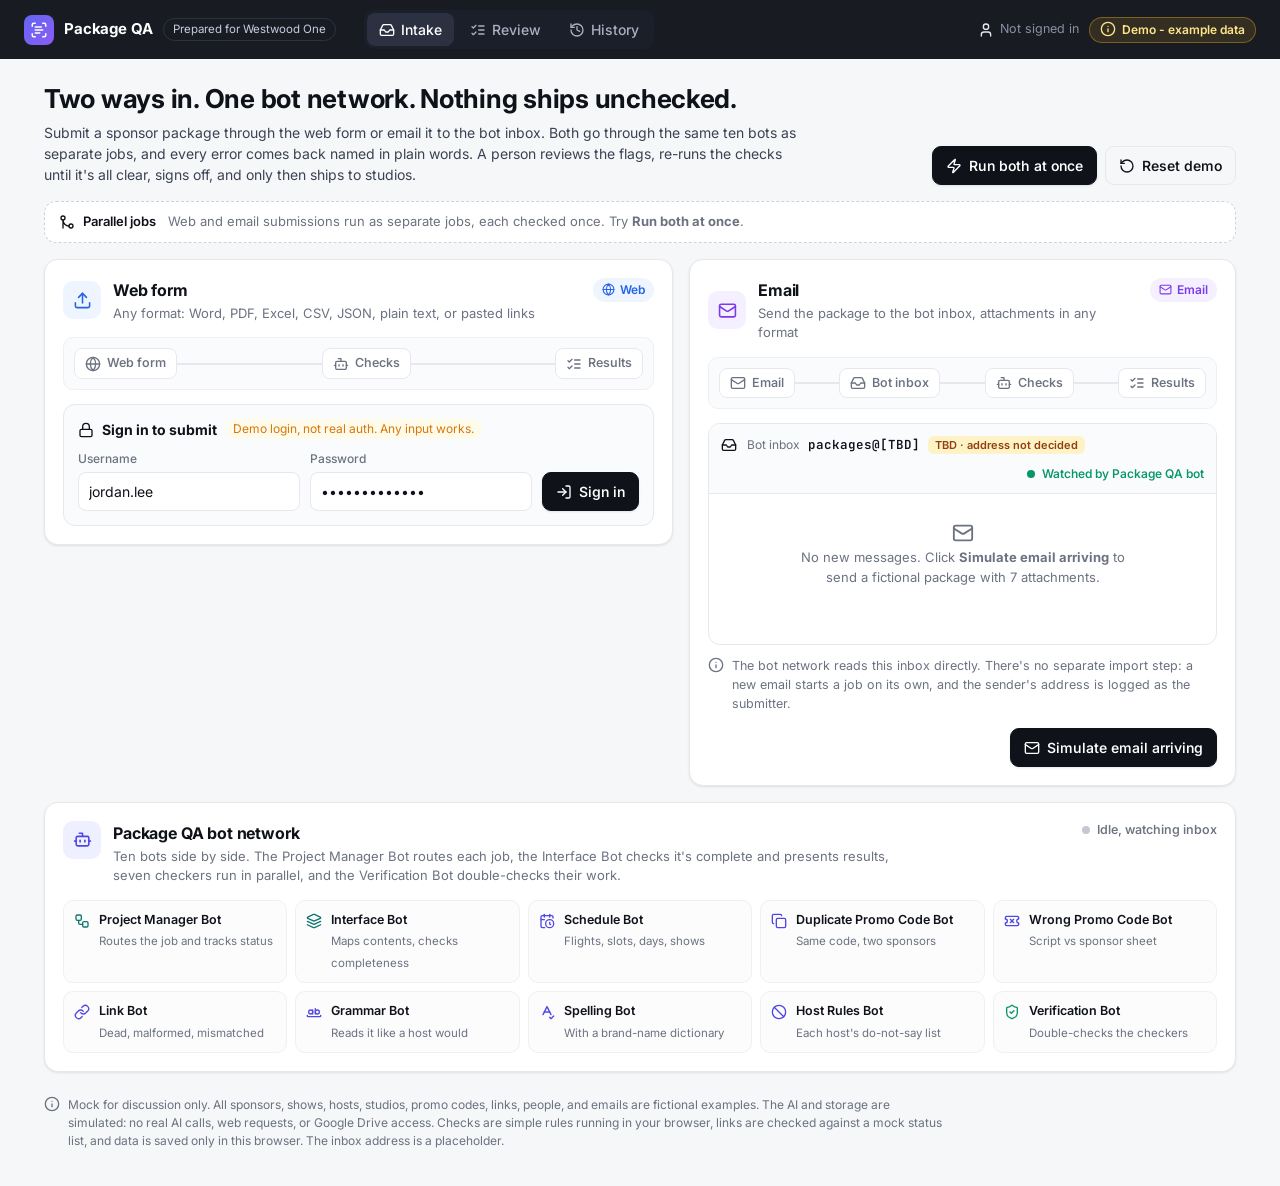
==== index.html @ d48ab440 "Package QA mock: dual intake, ten bots, review loop, sign-off, shipping, audit, history" ====
<!doctype html>
<html lang="en">
<head>
<meta charset="utf-8">
<meta name="viewport" content="width=device-width, initial-scale=1, viewport-fit=cover">
<meta name="theme-color" content="#0b0d12">
<title>Package QA · Mock · Prepared for Westwood One</title>
<link rel="preconnect" href="https://fonts.googleapis.com"><link rel="preconnect" href="https://fonts.gstatic.com" crossorigin>
<link href="https://fonts.googleapis.com/css2?family=Inter:wght@400;500;600;700&family=JetBrains+Mono:wght@400;500&display=swap" rel="stylesheet">
<link rel="stylesheet" href="assets/styles.css">
</head>
<body>
<header class="topbar">
  <div class="brand"><span class="logo" data-i="scan-text"></span><span class="name">Package QA</span><span class="tag">Prepared for Westwood One</span></div>
  <nav class="tabs" id="tabs">
    <button data-view="intake" class="on"><span data-i="inbox"></span><span>Intake</span></button>
    <button data-view="review"><span data-i="list-checks"></span><span>Review</span><em id="reviewCount"></em></button>
    <button data-view="history"><span data-i="history"></span><span>History</span></button>
  </nav>
  <div class="top-right"><span class="user-chip" id="userChip"></span><span class="demo-pill"><span data-i="info"></span><span>Demo - example data</span></span></div>
</header>

<main class="wrap">
  <!-- ============ INTAKE ============ -->
  <section class="view" id="view-intake">
    <section class="hero">
      <div>
        <h1>Two ways in. One bot network. Nothing ships unchecked.</h1>
        <p class="sub">Submit a sponsor package through the web form or email it to the bot inbox. Both go through the same ten bots as separate jobs, and every error comes back named in plain words. A person reviews the flags, re-runs the checks until it's all clear, signs off, and only then ships to studios.</p>
      </div>
      <div class="hero-actions">
        <button class="btn primary" id="runBoth"><span data-i="zap"></span>Run both at once</button>
        <button class="btn ghost" id="resetAll" title="Clears this browser's mock storage"><span data-i="rotate-ccw"></span>Reset demo</button>
      </div>
    </section>

    <div class="jobs-indicator" id="indicator"></div>

    <section class="lanes">
      <article class="card lane" id="laneWeb">
        <div class="lane-head">
          <div class="lane-title"><span class="ico-box web" data-i="upload"></span><div><h2>Web form</h2><p>Any format: Word, PDF, Excel, CSV, JSON, plain text, or pasted links</p></div></div>
          <span class="src-badge web"><span data-i="globe"></span>Web</span>
        </div>
        <div class="flowline" id="flowWeb"></div>
        <form class="signin" id="signin" autocomplete="off">
          <div class="signin-title"><span data-i="lock"></span><b>Sign in to submit</b><span class="note">Demo login, not real auth. Any input works.</span></div>
          <div class="signin-row">
            <label><span>Username</span><input id="uName" value="jordan.lee" spellcheck="false"></label>
            <label><span>Password</span><input id="uPass" type="password" value="demo-password"></label>
            <button class="btn primary" type="submit"><span data-i="log-in"></span>Sign in</button>
          </div>
        </form>
        <div id="webForm">
          <div class="signed"><span data-i="user-check"></span><span>Signed in as <b id="signedName"></b>. Web submissions are stamped with this user.</span><button class="link-btn" id="signOut" type="button"><span data-i="log-out"></span>Sign out</button></div>
          <label class="drop" id="drop">
            <input type="file" id="fileInput" multiple hidden>
            <span class="drop-ico" data-i="file-up"></span>
            <b>Drop files here or click to browse</b>
            <span>Several files per job. Scripts, sponsor info, promo codes, links, schedule, host preferences, in any layout.</span>
          </label>
          <label class="paste"><span><span data-i="clipboard-paste"></span>Paste text or links</span><textarea id="pasteBox" rows="3" placeholder="Paste a script, a CSV, or one link per line (e.g. S1 https://...)"></textarea></label>
          <div class="detected" id="webDetected"></div>
          <div class="lane-foot">
            <button class="btn" id="loadSample" type="button"><span data-i="file-text"></span>Load sample package</button>
            <button class="btn primary" id="submitWeb" type="button"><span data-i="send"></span>Submit for checking</button>
          </div>
          <p class="form-msg" id="formMsg" role="status"></p>
        </div>
      </article>

      <article class="card lane" id="laneEmail">
        <div class="lane-head">
          <div class="lane-title"><span class="ico-box email" data-i="mail"></span><div><h2>Email</h2><p>Send the package to the bot inbox, attachments in any format</p></div></div>
          <span class="src-badge email"><span data-i="mail"></span>Email</span>
        </div>
        <div class="flowline" id="flowEmail"></div>
        <div class="inbox">
          <div class="inbox-head">
            <span data-i="inbox"></span>
            <div class="inbox-addr"><span class="lbl">Bot inbox</span><code>packages@[TBD]</code><span class="tbd">TBD · address not decided</span></div>
            <span class="watch"><span class="pulse"></span>Watched by Package QA bot</span>
          </div>
          <div class="inbox-list" id="inboxList"></div>
        </div>
        <p class="lane-note"><span data-i="info"></span>The bot network reads this inbox directly. There's no separate import step: a new email starts a job on its own, and the sender's address is logged as the submitter.</p>
        <div class="lane-foot">
          <button class="btn primary" id="simEmail" type="button"><span data-i="mail"></span>Simulate email arriving</button>
        </div>
      </article>
    </section>

    <section class="card bot-panel">
      <div class="bot-head">
        <span class="ico-box bot" data-i="bot"></span>
        <div><h2>Package QA bot network</h2><p>Ten bots side by side. The Project Manager Bot routes each job, the Interface Bot checks it's complete and presents results, seven checkers run in parallel, and the Verification Bot double-checks their work.</p></div>
        <span class="bot-state" id="botState"></span>
      </div>
      <div class="bot-legend" id="legend"></div>
    </section>

    <section class="jobs" id="jobs"></section>
  </section>

  <!-- ============ REVIEW ============ -->
  <section class="view" id="view-review" hidden></section>

  <!-- ============ HISTORY ============ -->
  <section class="view" id="view-history" hidden></section>

  <footer class="foot">
    <p><span data-i="info"></span>Mock for discussion only. All sponsors, shows, hosts, studios, promo codes, links, people, and emails are fictional examples. The AI and storage are simulated: no real AI calls, web requests, or Google Drive access. Checks are simple rules running in your browser, links are checked against a mock status list, and data is saved only in this browser. The inbox address is a placeholder.</p>
  </footer>
</main>

<div class="modal" id="modal" hidden><div class="modal-card" id="modalCard"></div></div>
<div class="toast" id="toast" hidden></div>

<script src="assets/icons.js"></script>
<script src="assets/samples.js"></script>
<script src="assets/engine.js"></script>
<script src="assets/parse.js"></script>
<script src="assets/app.js"></script>
</body>
</html>
---- assets/styles.css ----
:root{
  --bg:#f6f7f9;--card:#fff;--ink:#0f1219;--ink2:#3b4252;--mut:#6b7280;--line:#e6e8ee;--line2:#eef0f4;
  --acc:#4f46e5;--acc2:#eef0ff;--web:#2563eb;--webbg:#eff5ff;--em:#7c3aed;--embg:#f5f0ff;
  --ok:#059669;--okbg:#ecfdf5;--warn:#d97706;--warnbg:#fffbeb;--bad:#dc2626;--badbg:#fef2f2;
  --r:14px;--sh:0 1px 2px rgba(16,24,40,.04),0 1px 3px rgba(16,24,40,.06);--sh2:0 10px 30px rgba(16,24,40,.12);
  --mono:"JetBrains Mono",ui-monospace,Menlo,monospace;
}
*{box-sizing:border-box}
html,body{margin:0}
body{font:14px/1.5 Inter,system-ui,-apple-system,"Segoe UI",sans-serif;color:var(--ink);background:var(--bg);-webkit-font-smoothing:antialiased}
.i{width:16px;height:16px;flex:none;vertical-align:-3px}
.spin{animation:spin 1s linear infinite}@keyframes spin{to{transform:rotate(360deg)}}
.muted{color:var(--mut)}.small{font-size:12px}
h1,h2,h3,h4{margin:0;letter-spacing:-.01em}
code{font-family:var(--mono);font-size:12.5px}
button{font:inherit;cursor:pointer}
[hidden]{display:none!important}

/* top bar */
.topbar{position:sticky;top:0;z-index:20;display:flex;align-items:center;gap:16px;padding:10px 24px;background:rgba(15,18,25,.96);backdrop-filter:blur(8px);color:#fff}
.brand{display:flex;align-items:center;gap:10px;min-width:0}
.logo{display:grid;place-items:center;width:30px;height:30px;border-radius:8px;background:linear-gradient(135deg,#6366f1,#8b5cf6)}
.logo .i{width:18px;height:18px}
.name{font-weight:700;font-size:15px;letter-spacing:-.01em}
.tag{font-size:11.5px;color:#c7cbe0;border:1px solid #2c3242;border-radius:999px;padding:2px 9px;white-space:nowrap}
.tabs{display:flex;gap:4px;margin-left:12px;background:#1b1f2a;border-radius:10px;padding:3px}
.tabs button{display:flex;align-items:center;gap:6px;border:0;background:none;color:#aab0c2;padding:6px 12px;border-radius:8px;font-weight:500}
.tabs button.on{background:#2b3141;color:#fff}
.tabs em{font-style:normal;font-size:11px;background:var(--acc);color:#fff;border-radius:999px;padding:0 6px;min-width:18px;text-align:center}
.tabs em:empty{display:none}
.top-right{margin-left:auto;display:flex;gap:10px;align-items:center}
.user-chip{display:flex;gap:6px;align-items:center;font-size:12.5px;color:#e5e7f0}
.user-chip .muted{color:#8a90a3}
.demo-pill{display:flex;gap:6px;align-items:center;font-size:12px;font-weight:600;color:#fde68a;background:rgba(251,191,36,.12);border:1px solid rgba(251,191,36,.35);padding:3px 10px;border-radius:999px;white-space:nowrap}

.wrap{max-width:1240px;margin:0 auto;padding:24px}
.card{background:var(--card);border:1px solid var(--line);border-radius:var(--r);box-shadow:var(--sh);padding:18px}
.view>*+*{margin-top:16px}
.hero{display:flex;gap:24px;align-items:flex-end;justify-content:space-between}
.hero h1{font-size:26px;line-height:1.2}
.sub{color:var(--ink2);max-width:760px;margin:8px 0 0}
.hero-actions{display:flex;gap:8px;flex:none}

.btn{display:inline-flex;align-items:center;gap:7px;border:1px solid var(--line);background:#fff;color:var(--ink);padding:8px 13px;border-radius:9px;font-weight:550;box-shadow:var(--sh);transition:.15s}
.btn:hover:not(:disabled){border-color:#cfd3dc;background:#fafbfc}
.btn.primary{background:var(--ink);border-color:var(--ink);color:#fff}
.btn.primary:hover:not(:disabled){background:#252a36}
.btn.ghost{background:transparent;box-shadow:none}
.btn.danger,.btn.ghost.danger{color:var(--bad)}
.btn.danger:not(.ghost){background:var(--bad);color:#fff;border-color:var(--bad)}
.btn.sm{padding:5px 10px;font-size:12.5px}
.btn:disabled{opacity:.45;cursor:not-allowed}
.link-btn{display:inline-flex;gap:5px;align-items:center;border:0;background:none;color:var(--acc);font-weight:550;padding:2px 4px}
.icon-btn{border:0;background:none;color:var(--mut);padding:4px;border-radius:6px}.icon-btn:hover{background:var(--line2)}

.jobs-indicator{display:flex;flex-wrap:wrap;gap:8px;align-items:center;padding:10px 14px;border:1px dashed #cdd2df;border-radius:12px;background:#fff;font-size:13px}
.ind-lbl{font-weight:600;margin-right:4px}
.ind-job{display:inline-flex;gap:6px;align-items:center;padding:3px 4px 3px 10px;border-radius:999px;font-size:12.5px}
.ind-job.web{background:var(--webbg);color:#1e40af}.ind-job.email{background:var(--embg);color:#5b21b6}
.ind-note{display:inline-flex;gap:5px;align-items:center;color:var(--ok);font-weight:550;margin-left:auto}

/* lanes */
.lanes{display:grid;grid-template-columns:1.15fr 1fr;gap:16px;align-items:start}
.lane-head{display:flex;justify-content:space-between;gap:12px;align-items:flex-start}
.lane-title{display:flex;gap:12px;align-items:center}
.lane-title p{margin:2px 0 0;color:var(--mut);font-size:13px}
.lane-title h2{font-size:16px}
.ico-box{display:grid;place-items:center;width:38px;height:38px;border-radius:10px;flex:none}
.ico-box .i{width:19px;height:19px}
.ico-box.web{background:var(--webbg);color:var(--web)}.ico-box.email{background:var(--embg);color:var(--em)}.ico-box.bot{background:var(--acc2);color:var(--acc)}
.src-badge{display:inline-flex;gap:5px;align-items:center;font-size:12px;font-weight:600;padding:3px 9px;border-radius:999px;white-space:nowrap}
.src-badge.web{background:var(--webbg);color:var(--web)}.src-badge.email{background:var(--embg);color:var(--em)}
.src-badge.sm{font-size:11px;padding:2px 8px}
.src-badge .i,.sub-badge .i,.status .i{width:13px;height:13px;vertical-align:-2px}
.flowline{display:flex;align-items:center;gap:0;margin:14px 0;padding:10px;border-radius:10px;background:#fafbfc;border:1px solid var(--line2);overflow-x:auto}
.fstep{display:inline-flex;gap:6px;align-items:center;font-size:12.5px;font-weight:550;color:var(--mut);padding:5px 10px;border-radius:8px;border:1px solid var(--line);background:#fff;white-space:nowrap}
.fstep.on{color:var(--acc);border-color:#c7c9fb;box-shadow:0 0 0 3px #eef0ff}
.fstep.done{color:var(--ok);border-color:#b7e4d3}
.fconn{flex:1;min-width:22px;height:2px;background:var(--line);position:relative;overflow:hidden}
.fconn.done{background:#9fdcc4}
.fconn.live{background:#c7c9fb}.fconn.live i{position:absolute;top:0;left:-30%;width:30%;height:100%;background:var(--acc);animation:flow 1s linear infinite}
@keyframes flow{to{left:100%}}
.signin{border:1px solid var(--line);border-radius:12px;padding:14px;background:#fafbfc}
.signin-title{display:flex;gap:8px;align-items:center;flex-wrap:wrap;margin-bottom:10px}
.note{font-size:12px;color:var(--warn);background:var(--warnbg);padding:1px 8px;border-radius:999px}
.signin-row{display:flex;gap:10px;align-items:flex-end;flex-wrap:wrap}
label>span{display:block;font-size:12px;color:var(--mut);margin-bottom:4px;font-weight:500}
input,select,textarea{font:inherit;color:var(--ink);border:1px solid var(--line);border-radius:8px;padding:8px 10px;background:#fff;width:100%}
input:focus,select:focus,textarea:focus{outline:none;border-color:#a5a8f6;box-shadow:0 0 0 3px #eef0ff}
.signin-row label{flex:1;min-width:140px}
.signed{display:flex;gap:8px;align-items:center;font-size:13px;padding:8px 12px;background:var(--okbg);color:#065f46;border-radius:10px;margin-bottom:12px}
.signed .link-btn{margin-left:auto}
.drop{display:flex;flex-direction:column;align-items:center;gap:4px;text-align:center;padding:18px;border:1.5px dashed #c9cede;border-radius:12px;background:#fcfcfd;cursor:pointer;transition:.15s}
.drop:hover,.drop.over{border-color:var(--web);background:var(--webbg)}
.drop-ico{color:var(--web)}.drop-ico .i{width:22px;height:22px}
.drop span:last-child{font-size:12.5px;color:var(--mut)}
.paste{display:block;margin-top:10px}.paste>span{display:flex;gap:6px;align-items:center}
.paste textarea{font-family:var(--mono);font-size:12px;resize:vertical}
.detected:not(:empty){margin-top:12px}
.det-head{display:flex;gap:8px;align-items:center;flex-wrap:wrap;margin-bottom:8px}
.det-head .i{color:var(--acc)}
.det-head .muted{font-size:12.5px}
.det-list{list-style:none;margin:0;padding:0;border:1px solid var(--line);border-radius:10px;overflow:hidden}
.det-list li{display:grid;grid-template-columns:1fr auto auto;gap:6px 10px;align-items:center;padding:9px 10px;border-top:1px solid var(--line2)}
.det-list li:first-child{border-top:0}
.det-list li.xp{background:#fffdf5}
.det-file{display:flex;gap:8px;align-items:center;min-width:0}
.det-file b{display:block;font-weight:550;font-size:13px;overflow:hidden;text-overflow:ellipsis;white-space:nowrap}
.det-file small{color:var(--mut);font-size:11.5px}
.det-file>span{min-width:0}
.det-map{display:flex;gap:6px;align-items:center}
.det-map select{width:auto;padding:4px 8px;font-size:12.5px}
.conf{font-size:11px;font-weight:600;padding:1px 6px;border-radius:6px}
.conf.hi{background:var(--okbg);color:var(--ok)}.conf.mid{background:var(--warnbg);color:var(--warn)}.conf.lo{background:var(--badbg);color:var(--bad)}
.ov{display:inline-flex;gap:3px;align-items:center;font-size:11px;color:var(--acc)}
.det-list li>.icon-btn{grid-column:3;grid-row:1}
.det-flags{grid-column:1/-1;grid-row:2;display:flex;flex-wrap:wrap;gap:6px}
.flag{display:inline-flex;gap:5px;align-items:center;font-size:11.5px;color:var(--mut);background:var(--line2);padding:2px 8px;border-radius:6px}
.flag.xp{color:#92400e;background:#fef3c7}
.flag .i{width:13px;height:13px}
.checklist{display:flex;flex-wrap:wrap;gap:6px 14px;margin-top:10px;font-size:12.5px;color:var(--mut)}
.checklist span{display:inline-flex;gap:5px;align-items:center}.checklist .ok{color:var(--ok)}
.lane-foot{display:flex;gap:8px;justify-content:flex-end;margin-top:14px;flex-wrap:wrap}
.form-msg{font-size:13px;margin:10px 0 0;display:flex;gap:6px;align-items:center;color:var(--ok)}
.form-msg:empty{display:none}.form-msg.bad{color:var(--bad)}
.lane-note{display:flex;gap:8px;font-size:12.5px;color:var(--mut);margin:12px 0 0}
.inbox{border:1px solid var(--line);border-radius:12px;overflow:hidden}
.inbox-head{display:flex;gap:10px;align-items:center;padding:10px 12px;background:#fafbfc;border-bottom:1px solid var(--line);flex-wrap:wrap}
.inbox-head>.i{color:var(--em)}
.inbox-addr{display:flex;gap:8px;align-items:center;flex-wrap:wrap}
.inbox-addr .lbl{font-size:12px;color:var(--mut)}
.inbox-addr code{font-weight:600;color:var(--ink)}
.tbd{font-size:11px;font-weight:600;color:#92400e;background:#fef3c7;padding:1px 7px;border-radius:6px}
.watch{margin-left:auto;display:inline-flex;gap:7px;align-items:center;font-size:12px;color:var(--ok);font-weight:550}
.pulse{width:8px;height:8px;border-radius:50%;background:var(--ok);box-shadow:0 0 0 0 rgba(5,150,105,.5);animation:pulse 1.8s infinite}
@keyframes pulse{70%{box-shadow:0 0 0 8px rgba(5,150,105,0)}100%{box-shadow:0 0 0 0 rgba(5,150,105,0)}}
.inbox-list{padding:10px;display:flex;flex-direction:column;gap:10px;min-height:150px}
.inbox-empty{display:flex;flex-direction:column;align-items:center;justify-content:center;text-align:center;color:var(--mut);padding:18px;gap:4px}
.inbox-empty .i{width:22px;height:22px}.inbox-empty p{margin:0;max-width:340px;font-size:13px}
.mail{border:1px solid var(--line);border-radius:10px;padding:12px;animation:slide .45s ease}
.mail.new{border-color:#d8c8fb;box-shadow:0 0 0 3px var(--embg)}
@keyframes slide{from{opacity:0;transform:translateY(-8px)}}
.mail-top{display:flex;gap:10px;align-items:flex-start}
.avatar{display:grid;place-items:center;width:30px;height:30px;border-radius:50%;background:var(--embg);color:var(--em);flex:none}
.mail-meta{min-width:0;flex:1}.mail-meta b{display:block;font-size:13px}.mail-meta span{font-size:12px;color:var(--mut)}
.mail-state{display:inline-flex;gap:5px;align-items:center;font-size:11.5px;font-weight:600;color:var(--em);white-space:nowrap}
.mail.picked .mail-state{color:var(--ok)}
.mail p{margin:8px 0;font-size:13px;color:var(--ink2)}
.attach{display:flex;flex-wrap:wrap;gap:6px}
.chip{display:inline-flex;gap:5px;align-items:center;font-size:11.5px;background:var(--line2);padding:3px 8px;border-radius:6px;color:var(--ink2)}
.chip.xp{background:#fef3c7;color:#92400e}.chip .i{width:12px;height:12px}
.sub-line{display:flex;gap:6px;align-items:center;font-size:12px;color:var(--mut);margin-top:8px}

/* bot panel */
.bot-head{display:flex;gap:12px;align-items:flex-start}
.bot-head p{margin:2px 0 0;color:var(--mut);font-size:13px;max-width:780px}
.bot-head h2{font-size:16px}
.bot-state{margin-left:auto;display:inline-flex;gap:7px;align-items:center;font-size:12.5px;font-weight:550;color:var(--mut);white-space:nowrap}
.dot{width:8px;height:8px;border-radius:50%;background:#c3c8d4}.dot.live{background:var(--acc);animation:pulse2 1.2s infinite}
@keyframes pulse2{50%{opacity:.35}}
.bot-legend{display:grid;grid-template-columns:repeat(5,1fr);gap:8px;margin-top:14px}
.legend-bot{display:flex;gap:9px;align-items:flex-start;padding:10px;border:1px solid var(--line2);border-radius:10px;background:#fcfcfd}
.legend-bot>.i{color:var(--acc);margin-top:2px}
.legend-bot b{display:block;font-size:12.5px;font-weight:600}.legend-bot span{font-size:11.5px;color:var(--mut)}
.legend-bot.pm>.i,.legend-bot.ui>.i{color:#0f766e}.legend-bot.verify>.i{color:var(--ok)}

/* jobs */
.sec-head{display:flex;gap:8px;align-items:center;flex-wrap:wrap;margin-bottom:12px}
.sec-head h2{font-size:15px}.sec-head .muted{font-size:12.5px}
.sec-head>.i{color:var(--ink2)}
.job-grid{display:grid;grid-template-columns:1fr 1fr;gap:16px}
.job{border-top:3px solid var(--web)}.job.email{border-top-color:var(--em)}
.job-head{display:flex;justify-content:space-between;align-items:flex-start;gap:10px}
.job-id{display:flex;gap:10px;align-items:center;min-width:0}
.job-id b{display:block;font-size:14px}.job-id span{font-size:12.5px;color:var(--mut)}
.job-letter{display:grid;place-items:center;width:32px;height:32px;border-radius:9px;background:var(--ink);color:#fff;font-weight:700;flex:none}
.job-meta{display:flex;flex-wrap:wrap;gap:8px;align-items:center;margin:10px 0}
.sub-badge{display:inline-flex;gap:6px;align-items:center;font-size:12px;padding:3px 9px;border-radius:999px;border:1px solid var(--line);background:#fff;color:var(--ink2)}
.sub-badge.web .i{color:var(--web)}.sub-badge.email .i{color:var(--em)}
.status{display:inline-flex;gap:5px;align-items:center;font-size:11.5px;font-weight:600;padding:2px 9px;border-radius:999px;background:var(--line2);color:var(--ink2);white-space:nowrap}
.s-checking,.s-rechecking{background:var(--acc2);color:var(--acc)}.s-review{background:var(--warnbg);color:var(--warn)}
.s-clear,.s-approved{background:var(--okbg);color:var(--ok)}.s-shipped{background:#0f1219;color:#fff}.s-rejected{background:var(--badbg);color:var(--bad)}
.bot-grid{display:grid;grid-template-columns:repeat(5,1fr);gap:6px}
.bchip{display:flex;flex-direction:column;gap:3px;padding:8px;border:1px solid var(--line2);border-radius:9px;background:#fcfcfd;font-size:11.5px;min-width:0;transition:.2s}
.bchip>.i{color:var(--mut)}
.bn{font-weight:600;color:var(--ink);white-space:nowrap;overflow:hidden;text-overflow:ellipsis}
.bs{display:flex;gap:4px;align-items:center;color:var(--mut)}.bs .i{width:12px;height:12px}
.bchip.run,.bchip.route{border-color:#c7c9fb;background:var(--acc2)}.bchip.run>.i,.bchip.route>.i{color:var(--acc)}
.bchip.done>.i{color:var(--ok)}.bchip.done .bs{color:var(--ok)}
.bchip.done.has{border-color:#fcd9a8;background:#fffaf0}.bchip.done.has>.i,.bchip.done.has .bs{color:#b45309}
.bchip.fail{border-color:#fecaca;background:var(--badbg)}.bchip.fail .bs{color:var(--bad)}
.payload{margin-top:12px;border:1px solid var(--line2);border-radius:9px;background:#fafbfc}
.payload summary{display:flex;gap:6px;align-items:center;padding:8px 10px;font-size:12.5px;font-weight:550;cursor:pointer;list-style:none}
.payload summary::-webkit-details-marker{display:none}
.payload pre{margin:0;padding:0 12px 12px;font:11.5px/1.5 var(--mono);color:var(--ink2);max-height:220px;overflow:auto}
.job-foot{display:flex;justify-content:space-between;align-items:center;gap:10px;margin-top:12px;font-size:12.5px;flex-wrap:wrap}

/* review */
.picker{display:flex;gap:8px;overflow-x:auto;padding-bottom:2px}
.pick{display:flex;gap:7px;align-items:center;border:1px solid var(--line);background:#fff;border-radius:10px;padding:7px 11px;white-space:nowrap;box-shadow:var(--sh);font-size:12.5px}
.pick span{color:var(--mut)}
.pick.on{border-color:var(--ink);box-shadow:0 0 0 2px rgba(15,18,25,.08)}
.ui-say{display:flex;gap:8px;align-items:flex-start;margin-top:12px;padding:10px 12px;border-radius:10px;background:#f0fdfa;color:#115e59;font-size:13px}
.rv-grid{display:grid;grid-template-columns:minmax(0,1fr) 340px;gap:16px;align-items:start}
.rv-main>*+*,.rv-side>*+*{margin-top:16px}
.rv-side{position:sticky;top:70px}
.rerun{margin-left:auto}
.checking-note,.all-clear{display:flex;gap:10px;align-items:center;padding:14px;border-radius:10px;background:var(--acc2);color:var(--acc);font-weight:550}
.all-clear{background:var(--okbg);color:#065f46}.all-clear .i{width:22px;height:22px}
.all-clear b,.all-clear span{display:block}.all-clear span{font-weight:400;font-size:13px}
.fgroup+.fgroup{margin-top:14px}
.fg-h{display:flex;gap:8px;align-items:center;font-size:13px;margin-bottom:8px}
.count{font-size:11px;font-weight:700;background:var(--line2);padding:0 7px;border-radius:999px}
.flist{list-style:none;margin:0;padding:0;display:flex;flex-direction:column;gap:10px}
.finding{border:1px solid var(--line);border-left:3px solid var(--warn);border-radius:10px;padding:12px 14px;background:#fff}
.finding.sev-high{border-left-color:var(--bad)}.finding.sev-low{border-left-color:#94a3b8}
.finding.decided{background:#fbfcfd}.finding.dismissed{opacity:.75}
.f-top{display:flex;flex-wrap:wrap;gap:6px;align-items:center;margin-bottom:6px}
.f-type{display:inline-flex;gap:5px;align-items:center;font-size:11.5px;font-weight:600;color:var(--ink2);background:var(--line2);padding:2px 8px;border-radius:6px}
.f-type .i{width:13px;height:13px}
.f-type.verify{background:var(--okbg);color:var(--ok)}
.sev{font-size:10.5px;text-transform:uppercase;letter-spacing:.04em;font-weight:700;color:var(--warn)}
.sev-high .sev{color:var(--bad)}.sev-low .sev{color:#64748b}
.new{display:inline-flex;gap:4px;align-items:center;font-size:11px;font-weight:600;color:var(--acc);background:var(--acc2);padding:1px 7px;border-radius:6px}
.new .i,.credit .i{width:12px;height:12px}
.credit{margin-left:auto;display:inline-flex;gap:4px;align-items:center;font-size:11.5px;color:var(--ok);font-weight:550}
.credit.muted{color:var(--mut);font-weight:400}
.finding h4{font-size:14px;font-weight:600;line-height:1.4}
.ctx{margin-top:10px;border:1px solid var(--line2);border-radius:8px;background:#fafbfc;padding:10px 12px}
.ctx-h{display:flex;gap:6px;align-items:center;font-size:11.5px;color:var(--mut);font-weight:550;margin-bottom:6px}
.ctx-h .i{width:13px;height:13px}
.ctx p{margin:0;font-size:13px;color:var(--ink2);line-height:1.6}
mark{background:#fde68a;color:#78350f;border-radius:3px;padding:0 2px;box-shadow:0 0 0 1px #f59e0b inset}
table.mini{border-collapse:collapse;font-size:12.5px;width:100%}
table.mini th{text-align:left;font-weight:500;color:var(--mut);padding:3px 6px}
table.mini td{padding:4px 6px;border-top:1px solid var(--line2)}
table.mini tr.hit td{background:#fef3c7}
.fix-line{display:flex;gap:7px;align-items:flex-start;margin-top:10px;font-size:13px;color:var(--ink2)}
.fix-line .i{color:var(--acc);margin-top:2px}
.actions{display:flex;flex-wrap:wrap;gap:6px;margin-top:10px}
.decision{display:flex;gap:7px;align-items:center;flex-wrap:wrap;margin-top:10px;font-size:12.5px;padding:7px 10px;border-radius:8px;background:var(--okbg);color:#065f46}
.dismissed .decision{background:var(--line2);color:var(--ink2)}
.decision .link-btn{margin-left:auto}
.rounds{display:flex;flex-wrap:wrap;gap:8px;margin-top:14px;padding-top:12px;border-top:1px solid var(--line2)}
.round{display:inline-flex;gap:5px;align-items:center;font-size:12px;color:var(--ink2);background:var(--line2);padding:3px 9px;border-radius:999px}
.round small{color:var(--mut)}.round .i{width:12px;height:12px}
.signoff.locked,.ship.locked{background:#fcfcfd}
.lock-note{margin-left:auto;display:inline-flex;gap:5px;align-items:center;font-size:12px;color:var(--mut)}
.unlock{margin-left:auto;display:inline-flex;gap:5px;align-items:center;font-size:12px;color:var(--ok);font-weight:600}
.signoff .status,.ship .sec-head .status{margin-left:auto}
.sumtable{width:100%;border-collapse:collapse;font-size:13px}
.sumtable th{text-align:left;font-weight:500;color:var(--mut);font-size:12px;padding:6px 8px;border-bottom:1px solid var(--line)}
.sumtable td{padding:6px 8px;border-bottom:1px solid var(--line2)}
.sumtable td:first-child .i{margin-right:7px}
.sumtable td:first-child .i{color:var(--mut)}
.sumtable .tot td{font-weight:700;border-bottom:0}
.sign-form{margin-top:14px;display:flex;flex-direction:column;gap:10px}
.chk{display:flex;gap:9px;align-items:flex-start;font-size:13px}
.chk input{width:16px;height:16px;margin-top:2px;flex:none}
.sign-row{display:grid;grid-template-columns:1fr 1fr;gap:10px}
input.sig,.sig{font-family:"Brush Script MT","Segoe Script","Snell Roundhand",cursive;font-size:20px}
i.sig{font-style:normal}
.sign-actions{display:flex;gap:8px;flex-wrap:wrap}
.signed-box{display:flex;gap:10px;align-items:center;margin-top:14px;padding:12px;border-radius:10px;background:var(--okbg);color:#065f46}
.signed-box .i{width:22px;height:22px}.signed-box b,.signed-box span{display:block}.signed-box span{font-size:12.5px}
.studios{list-style:none;padding:0;margin:0 0 12px;display:flex;flex-direction:column;gap:8px}
.studios li{display:flex;gap:10px;align-items:center;padding:10px 12px;border:1px solid var(--line);border-radius:10px}
.studios li>.i{color:var(--mut)}
.studios b,.studios span{display:block}.studios span{font-size:12px;color:var(--mut)}
.dstate{margin-left:auto;display:inline-flex!important;gap:5px;align-items:center;font-size:12px;font-weight:600;color:var(--mut)!important;white-space:nowrap}
.studios li.del{border-color:#b7e4d3;background:var(--okbg)}.studios li.del .dstate{color:var(--ok)!important}.studios li.del>.i{color:var(--ok)}
.ship.rejected{display:flex;gap:10px;align-items:flex-start;background:var(--badbg);color:#991b1b;border-color:#fecaca}
.ship.rejected b,.ship.rejected span{display:block}.ship.rejected span{font-size:13px}
.drive .path{display:flex;gap:7px;align-items:center;font-size:12px;font-family:var(--mono);color:var(--ink2);background:#fafbfc;border:1px solid var(--line2);padding:7px 9px;border-radius:8px;word-break:break-all}
.drive .path .i{color:#eab308;flex:none}
.mock{margin-left:auto;font-size:11px;font-weight:600;color:#92400e;background:#fef3c7;padding:1px 7px;border-radius:6px}
.dfiles{list-style:none;padding:0;margin:8px 0;max-height:260px;overflow:auto}
.dfiles li{display:grid;grid-template-columns:auto 1fr;gap:2px 8px;padding:6px 2px;border-bottom:1px solid var(--line2);font-size:12.5px}
.dfiles li .i{color:var(--mut);margin-top:2px;grid-row:span 2}
.dfiles span{overflow:hidden;text-overflow:ellipsis;white-space:nowrap}
.dfiles small{color:var(--mut);font-size:11px}
.addonly{margin-left:auto;display:inline-flex;gap:4px;align-items:center;font-size:11px;font-weight:600;color:var(--ink2);background:var(--line2);padding:1px 7px;border-radius:6px}
.addonly .i{width:12px;height:12px}
.alog{list-style:none;padding:0;margin:0;max-height:440px;overflow:auto}
.alog li{display:flex;gap:9px;padding:8px 2px;border-bottom:1px solid var(--line2);font-size:12.5px}
.alog li>.i{color:var(--mut);margin-top:2px;width:14px;height:14px}
.alog .k-warn>.i{color:var(--warn)}.alog .k-ok>.i,.alog .k-approve>.i{color:var(--ok)}.alog .k-reject>.i{color:var(--bad)}.alog .k-decide>.i{color:var(--acc)}
.a-who{display:block;font-weight:600}.a-what{display:block;color:var(--ink2)}.alog small{color:var(--mut);font-size:11px}
.empty-state{text-align:center;padding:40px}.empty-state>.i{width:28px;height:28px;color:var(--mut)}.empty-state p{color:var(--mut)}

/* history */
.log-scroll{overflow-x:auto}
table.log{width:100%;border-collapse:collapse;font-size:13px;min-width:820px}
table.log th{text-align:left;font-weight:500;color:var(--mut);font-size:12px;padding:8px;border-bottom:1px solid var(--line);white-space:nowrap}
table.log td{padding:9px 8px;border-bottom:1px solid var(--line2);vertical-align:middle}
table.log td small{display:block;color:var(--mut);font-size:11px}
table.log tbody tr{cursor:pointer}table.log tbody tr:hover{background:#fafbfc}
table.log td .i{color:var(--mut);margin-right:5px}

/* modal + toast */
.modal{position:fixed;inset:0;z-index:50;background:rgba(15,18,25,.45);display:grid;place-items:center;padding:16px}
.modal-card{background:#fff;border-radius:16px;box-shadow:var(--sh2);padding:20px;width:min(520px,100%);animation:slide .2s}
.modal-card h3{display:flex;gap:8px;align-items:center;font-size:16px}
.modal-card p{margin:6px 0 12px;font-size:13px}
.fld{display:block;margin-bottom:12px}
.cur{font-size:13px;background:#fef3c7;border-radius:8px;padding:8px 10px;color:#78350f}
.m-actions{display:flex;justify-content:flex-end;gap:8px}
.toast{position:fixed;bottom:20px;left:50%;transform:translateX(-50%);z-index:60;background:var(--ink);color:#fff;padding:10px 16px;border-radius:10px;box-shadow:var(--sh2);font-size:13px;display:flex;gap:8px;align-items:center;animation:slide .25s}
.foot{margin-top:24px}.foot p{display:flex;gap:8px;font-size:12px;color:var(--mut);max-width:900px}

/* responsive */
@media (max-width:1100px){.bot-legend{grid-template-columns:repeat(2,1fr)}.rv-grid{grid-template-columns:1fr}.rv-side{position:static}}
@media (max-width:900px){.lanes,.job-grid{grid-template-columns:1fr}.hero{flex-direction:column;align-items:flex-start}}
@media (max-width:720px){
  .topbar{flex-wrap:wrap;padding:10px 14px;gap:8px}
  .tag{display:none}
  .tabs{order:3;width:100%;margin:0;justify-content:space-between}
  .tabs button{flex:1;justify-content:center}
  .user-chip span{max-width:90px;overflow:hidden;text-overflow:ellipsis;white-space:nowrap}
  .wrap{padding:14px}
  .hero h1{font-size:21px}
  .hero-actions{width:100%}.hero-actions .btn{flex:1;justify-content:center}
  .card{padding:14px}
  .bot-grid{grid-template-columns:repeat(2,1fr)}
  .bot-legend{grid-template-columns:1fr}
  .det-list li{grid-template-columns:1fr auto}
  .det-map{grid-column:1/-1;grid-row:2}
  .det-list li>.icon-btn{grid-column:2}
  .det-flags{grid-row:3}
  .sign-row{grid-template-columns:1fr}
  .lane-foot .btn{flex:1;justify-content:center}
  .ind-note{margin-left:0}
  .credit{margin-left:0}
  .bot-head{flex-wrap:wrap}.bot-state{margin-left:0}
  .watch{margin-left:0}
}
@media (max-width:420px){.demo-pill>span:last-child{font-size:11px}.user-chip{display:none}}
table.log td:first-child b,table.log td:first-child{white-space:nowrap}
.lanes>*,.job-grid>*,.rv-grid>*{min-width:0}
@media (max-width:720px){
  .bot-grid{gap:5px}
  .bchip{flex-direction:row;flex-wrap:wrap;align-items:center;gap:2px 6px;padding:6px 8px}
  .bchip .bs{width:100%}
  .flowline{padding:8px}.fstep{padding:4px 8px;font-size:12px}
}
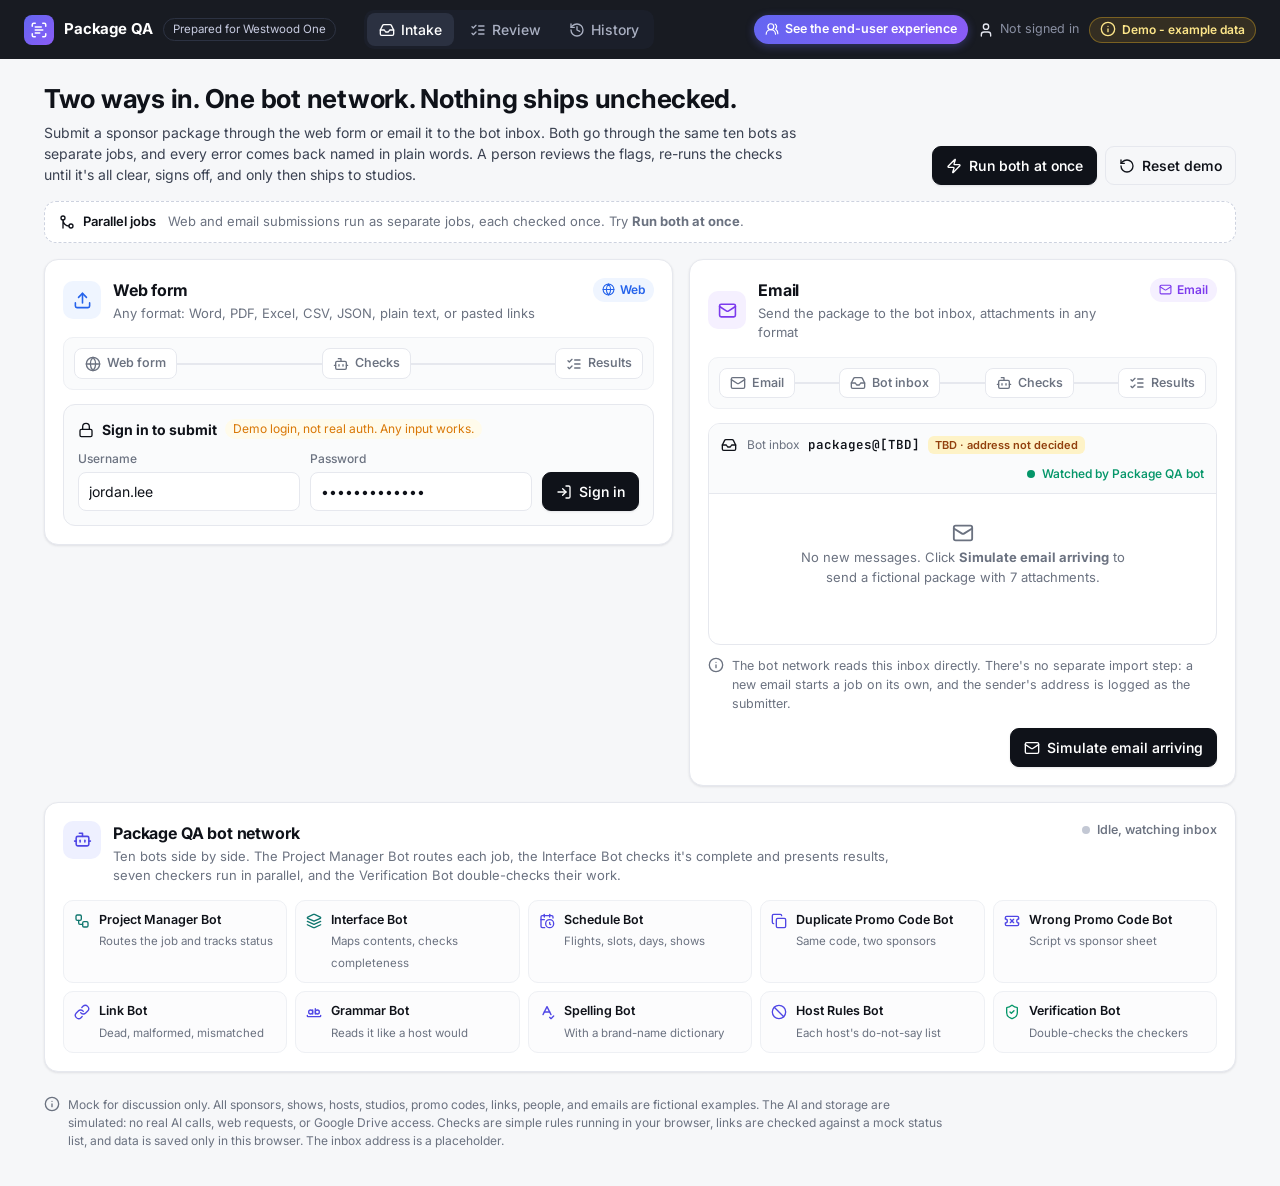
==== commit c14ed6a4: "Add end-user experience page (end-user.html) with header link; deploy it via Pages" ====
--- a/index.html
+++ b/index.html
@@ -17,7 +17,7 @@
     <button data-view="review"><span data-i="list-checks"></span><span>Review</span><em id="reviewCount"></em></button>
     <button data-view="history"><span data-i="history"></span><span>History</span></button>
   </nav>
-  <div class="top-right"><span class="user-chip" id="userChip"></span><span class="demo-pill"><span data-i="info"></span><span>Demo - example data</span></span></div>
+  <div class="top-right"><a class="eu-link" href="end-user.html" title="See the end-user experience"><span data-i="users-round"></span><span class="eu-full">See the end-user experience</span><span class="eu-short">End-user view</span></a><span class="user-chip" id="userChip"></span><span class="demo-pill"><span data-i="info"></span><span>Demo - example data</span></span></div>
 </header>
 
 <main class="wrap">
--- a/assets/styles.css
+++ b/assets/styles.css
@@ -343,3 +343,9 @@
   .bchip .bs{width:100%}
   .flowline{padding:8px}.fstep{padding:4px 8px;font-size:12px}
 }
+.eu-link{display:inline-flex;gap:6px;align-items:center;font-size:12.5px;font-weight:600;color:#fff;text-decoration:none;background:linear-gradient(135deg,#6366f1,#8b5cf6);padding:5px 11px;border-radius:999px;white-space:nowrap;box-shadow:0 2px 8px rgba(99,102,241,.35)}
+.eu-link:hover{filter:brightness(1.08)}
+.eu-link .i{width:14px;height:14px}
+.eu-short{display:none}
+@media (max-width:1100px){.eu-full{display:none}.eu-short{display:inline}}
+@media (max-width:420px){.eu-link{padding:5px 9px}}
